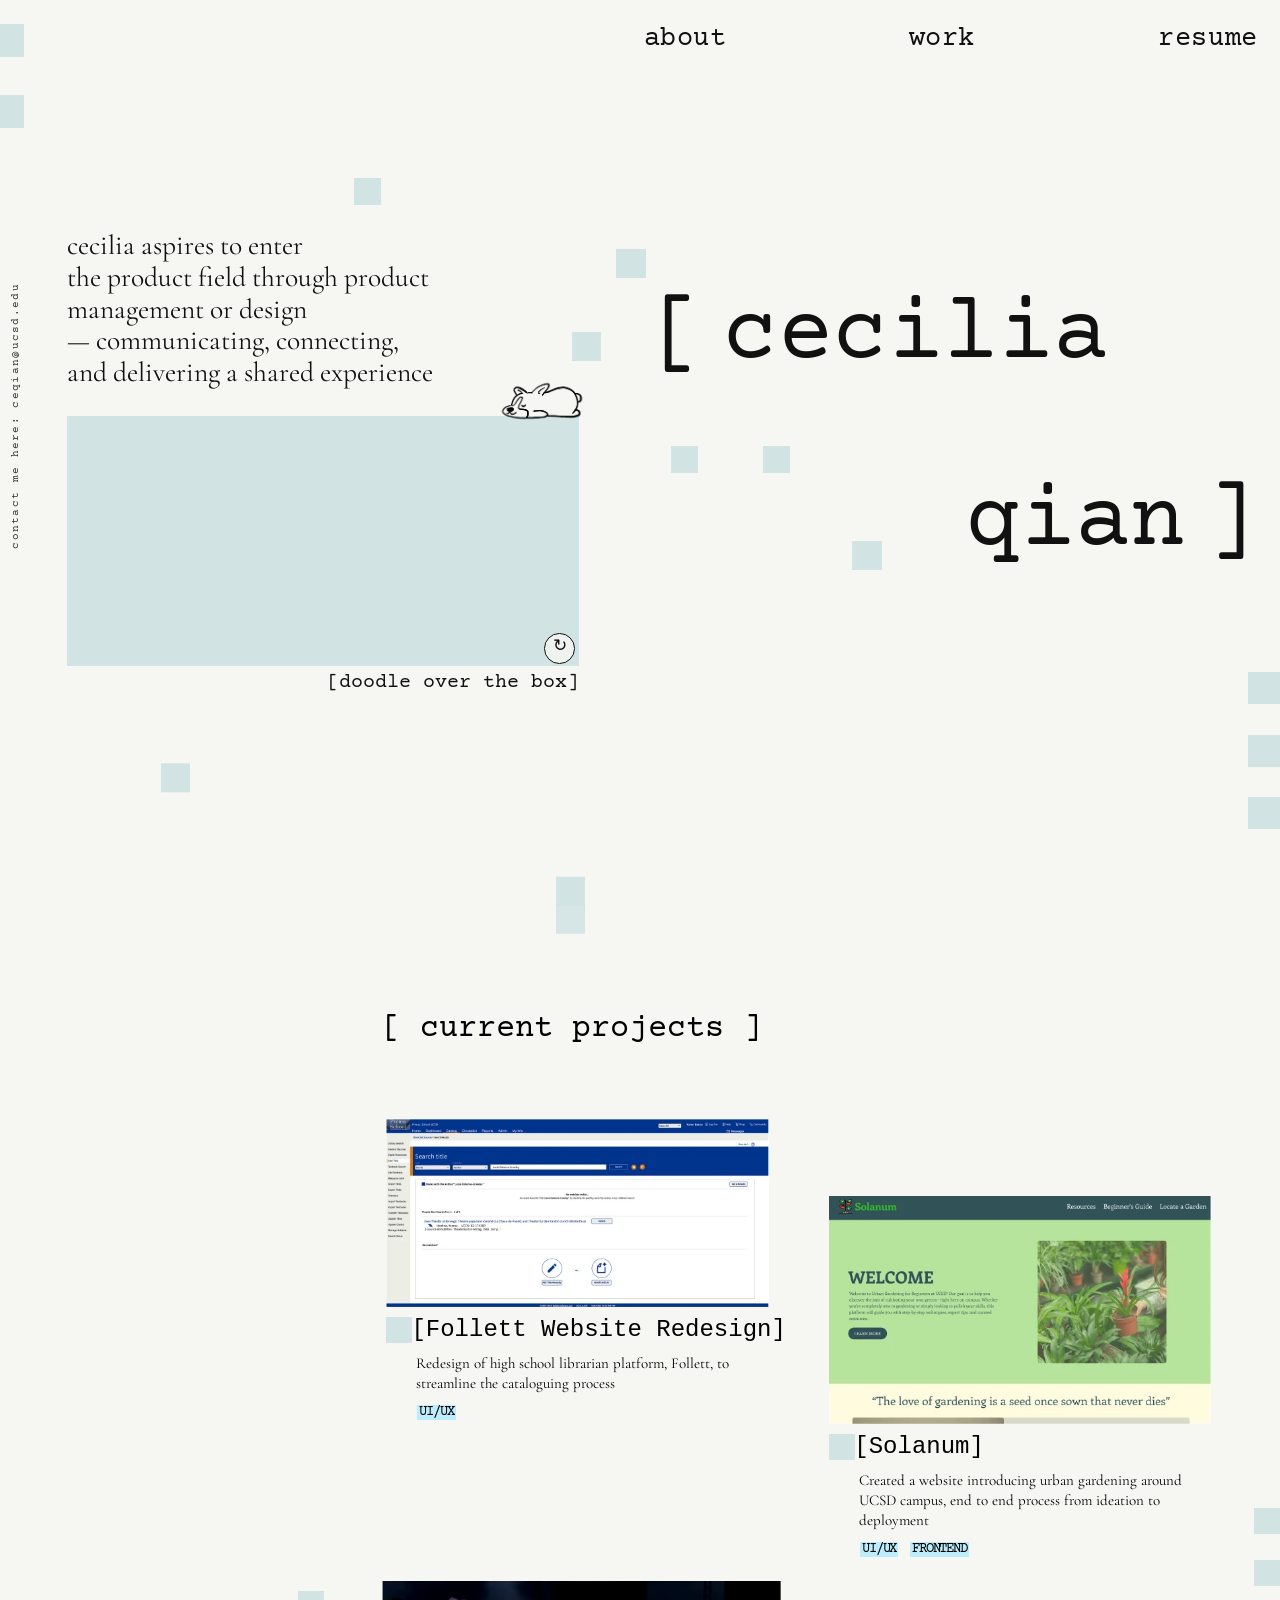
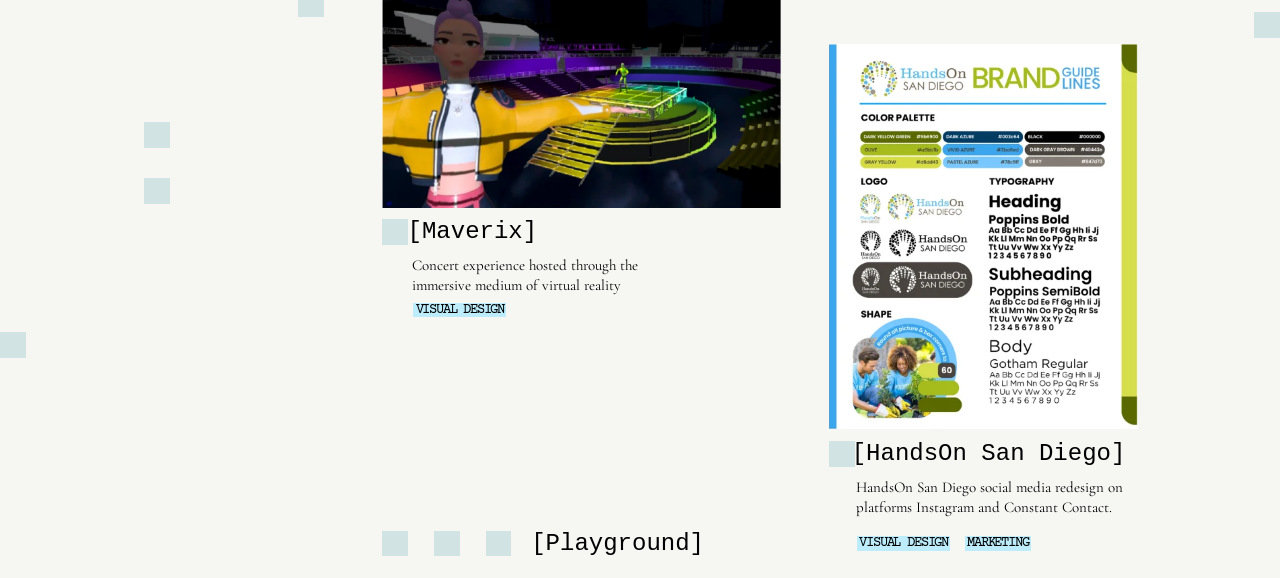
==== index.html @ 3f76b69b "Add files via upload" ====
<!DOCTYPE html>
<html lang="en">
<head>
<meta charset="UTF-8">
<meta name="viewport" content="width=device-width, initial-scale=1.0">
<title>cecilia qian — UI/UX portfolio</title>
<meta name="description" content="Cecilia Qian — product design &amp; product management portfolio.">
<link rel="preconnect" href="https://fonts.googleapis.com">
<link rel="preconnect" href="https://fonts.gstatic.com" crossorigin>
<link href="https://fonts.googleapis.com/css2?family=Courier+Prime:ital,wght@0,400;0,700;1,400;1,700&family=Cormorant+Garamond:wght@400;500&display=swap" rel="stylesheet">
<link rel="stylesheet" href="css/style.css">
</head>
<body>

<!-- fixed header: stays on top; "work" gets underlined in the work section -->
<header class="site-nav">
  <nav>
    <a class="nav-about" href="about.html">about</a>
    <a class="nav-work" href="#work">work</a>
    <a class="nav-resume" href="resume.html" data-soon>resume</a>
  </nav>
</header>

<div class="stage">

<!-- falling pixels live only in the strip between the home page and the work page -->
<canvas class="pixel-gap" aria-hidden="true"></canvas>

<main class="hero">


  <!-- decorative teal squares -->
  <span class="sq sq-a" aria-hidden="true"></span>
  <span class="sq sq-b" aria-hidden="true"></span>
  <span class="sq sq-c" aria-hidden="true"></span>
  <span class="sq sq-d" aria-hidden="true"></span>
  <span class="sq sq-e" aria-hidden="true"></span>
  <span class="sq sq-f" aria-hidden="true"></span>
  <span class="sq sq-g" aria-hidden="true"></span>
  <span class="sq sq-h" aria-hidden="true"></span>
  <span class="sq sq-i" aria-hidden="true"></span>
  <span class="sq sq-j" aria-hidden="true"></span>
  <span class="sq sq-k" aria-hidden="true"></span>

  <!-- vertical contact text -->
  <a class="contact-vertical" href="mailto:ceqian@ucsd.edu">contact me here: ceqian@ucsd.edu</a>

  <!-- intro paragraph -->
  <p class="intro">
    cecilia aspires to enter<br>
    the product field through product<br>
    management or design<br>
    &mdash; communicating, connecting,<br>
    and delivering a shared experience
  </p>

  <!-- image placeholder block -->
  <div class="hero-image">
    <img class="hero-doodle hero-doodle-dog" src="assets/doodle-dog.png" alt="" draggable="false">
    <canvas class="hero-canvas" aria-hidden="true"></canvas>
    <button class="hero-clear" type="button" aria-label="Clear doodle">&#8635;</button>
  </div>

  <span class="click-here">[doodle over the box]</span>

  <!-- big bracketed name -->
  <h1 class="hero-name">
    <span class="row row1"><span class="bracket">[</span><span class="word">cecilia</span></span>
    <span class="row row2"><span class="word">qian</span><span class="bracket">]</span></span>
  </h1>

</main>

<!-- ===================== SIDEBAR (slides in over the home page) ===================== -->
<aside class="sidebar" aria-label="About Cecilia">
  <div class="sb-slide">
    <span class="sb-bg" aria-hidden="true"></span>

    <span class="w-sq" style="--x:0%;--y:1.95%" aria-hidden="true"></span>
    <span class="w-sq" style="--x:4.52%;--y:1.95%" aria-hidden="true"></span>
    <span class="w-sq" style="--x:0%;--y:5.8%" aria-hidden="true"></span>

    <a class="w-vertical" href="mailto:ceqian@ucsd.edu">contact me here: ceqian@ucsd.edu</a>

    <p class="w-hello" style="--y:13.35%">hello,<br>my name is cecilia!</p>

    <p class="w-blurb" style="--y:21.35%">
      designer interested in enter the product<br>
      field through product design or<br>
      management &mdash; communicating,<br>
      connecting, and delivering a shared<br>
      experience
    </p>

    <a class="w-link" style="--y:34.27%" href="mailto:ceqian@ucsd.edu"><svg class="w-arrow" viewBox="0 0 16 16" aria-hidden="true"><path d="M2.6 13.4L10 6" fill="none" stroke="currentColor" stroke-width="3.6"/><path d="M5.4 2.2H13.8V10.6Z" fill="currentColor"/></svg><span>email</span></a>
    <a class="w-link" style="--y:37%" href="resume.html" data-soon><svg class="w-arrow" viewBox="0 0 16 16" aria-hidden="true"><path d="M2.6 13.4L10 6" fill="none" stroke="currentColor" stroke-width="3.6"/><path d="M5.4 2.2H13.8V10.6Z" fill="currentColor"/></svg><span>resume</span></a>
    <a class="w-link" style="--y:39.6%" href="https://www.linkedin.com/in/qcecilian" target="_blank" rel="noopener"><svg class="w-arrow" viewBox="0 0 16 16" aria-hidden="true"><path d="M2.6 13.4L10 6" fill="none" stroke="currentColor" stroke-width="3.6"/><path d="M5.4 2.2H13.8V10.6Z" fill="currentColor"/></svg><span>linkedin</span></a>

    <p class="w-skills" style="--y:44.67%">
      [product design]<br>
      [product management]<br>
      [UI/UX]
    </p>
  </div>
</aside>

<!-- ===================== WORK / PROJECTS ===================== -->
<section class="work" id="work">


  <!-- decorative teal squares -->
  <span class="w-sq" style="--x:23.29%;--y:56.4%" aria-hidden="true"></span>
  <span class="w-sq" style="--x:11.25%;--y:66.15%" aria-hidden="true"></span>
  <span class="w-sq" style="--x:11.25%;--y:70.3%" aria-hidden="true"></span>
  <span class="w-sq" style="--x:0%;--y:81.75%" aria-hidden="true"></span>
  <span class="w-sq" style="--x:98%;--y:50.25%" aria-hidden="true"></span>
  <span class="w-sq" style="--x:98%;--y:54.1%" aria-hidden="true"></span>
  <span class="w-sq" style="--x:98%;--y:57.95%" aria-hidden="true"></span>

  <div class="w-projects">

    <h2 class="w-heading" style="--x:29.81%;--y:13.45%">[ current projects ]</h2>

    <!-- Follett -->
    <a class="w-card" href="follett.html" aria-label="Follett Website Redesign — open case study">
      <img class="w-img" style="--x:30.13%;--y:21.3%;--w:29.92%" src="assets/project-follett.png" alt="Follett website redesign — catalog search screen">
      <span class="w-sq w-sq-proj" style="--x:30.18%;--y:36.05%;--hl:32%" aria-hidden="true"></span>
      <span class="w-name" style="--x:32.14%;--y:36.08%">[Follett Website Redesign]</span>
      <span class="w-desc" style="--x:32.51%;--y:38.675%">Redesign of high school librarian platform, Follett, to <br>streamline the cataloguing process</span>
      <span class="w-tag" style="--x:32.6%;--y:42.6%">UI/UX</span>
    </a>

    <!-- Solanum -->
    <a class="w-card" href="solanum.html" aria-label="Solanum — open case study">
      <img class="w-img" style="--x:64.77%;--y:27.05%;--w:29.86%" src="assets/project-solanum.png" alt="Solanum urban gardening website — welcome screen">
      <span class="w-sq w-sq-proj" style="--x:64.77%;--y:44.75%;--hl:12.9%" aria-hidden="true"></span>
      <span class="w-name" style="--x:66.74%;--y:44.8%">[Solanum]</span>
      <span class="w-desc" style="--x:67.11%;--y:47.375%">Created a website introducing urban gardening around <br>UCSD campus, end to end process from ideation to <br>deployment</span>
      <span class="w-tag" style="--x:67.2%;--y:52.75%">UI/UX</span>
      <span class="w-tag" style="--x:71.1%;--y:52.75%">FRONTEND</span>
    </a>

    <!-- Maverix -->
    <a class="w-card" href="maverix.html" aria-label="Maverix — open case study">
      <img class="w-img" style="--x:29.81%;--y:55.65%;--w:31.23%" src="assets/project-maverix.png" alt="Maverix virtual reality concert — avatar on a stage">
      <span class="w-sq w-sq-proj" style="--x:29.86%;--y:73.35%;--hl:12.9%" aria-hidden="true"></span>
      <span class="w-name" style="--x:31.84%;--y:73.4%">[Maverix]</span>
      <span class="w-desc" style="--x:32.21%;--y:75.975%">Concert experience hosted through the <br>immersive medium of virtual reality</span>
      <span class="w-tag" style="--x:32.3%;--y:79.55%">VISUAL DESIGN</span>
    </a>

    <!-- HandsOn San Diego -->
    <a class="w-card" href="handson.html" aria-label="HandsOn San Diego — open case study">
      <img class="w-img" style="--x:64.77%;--y:60.3%;--w:24.13%" src="assets/project-handson.png" alt="HandsOn San Diego brand guidelines">
      <span class="w-sq w-sq-proj" style="--x:64.77%;--y:89.85%;--hl:24%" aria-hidden="true"></span>
      <span class="w-name" style="--x:66.54%;--y:89.9%">[HandsOn San Diego]</span>
      <span class="w-desc" style="--x:66.91%;--y:92.475%">HandsOn San Diego social media redesign on <br>platforms Instagram and Constant Contact.</span>
      <span class="w-tag" style="--x:66.98%;--y:96.9%">VISUAL DESIGN</span>
      <span class="w-tag" style="--x:75.4%;--y:96.9%">MARKETING</span>
    </a>

    <!-- Playground -->
    <a class="w-card" href="playground.html" aria-label="Playground — open page">
      <span class="w-sq w-sq-proj" style="--x:29.86%;--y:96.5%" aria-hidden="true"></span>
      <span class="w-sq w-sq-proj" style="--x:33.91%;--y:96.5%" aria-hidden="true"></span>
      <span class="w-sq w-sq-proj" style="--x:37.96%;--y:96.5%;--hl:17.9%" aria-hidden="true"></span>
      <span class="w-name" style="--x:41.5%;--y:96.55%">[Playground]</span>
    </a>

  </div>

</section>

</div><!-- /.stage -->

<!-- email overlay: opens when any email link is pressed, click anywhere to close -->
<div class="email-zoom" id="emailZoom" role="dialog" aria-modal="true" aria-label="Email address" aria-hidden="true" tabindex="-1">
  <span class="ez-text">ceqian@ucsd.edu</span>
  <span class="ez-hint">[click anywhere to exit]</span>
</div>

<script>
(function () {
  var box = document.querySelector('.hero-image');
  var canvas = document.querySelector('.hero-canvas');
  var clearBtn = document.querySelector('.hero-clear');
  if (!box || !canvas || !canvas.getContext) return;

  var ctx = canvas.getContext('2d');
  var PIXEL = 5;      // px size of each drawn square
  var MIN_DIST = 4;   // px — skip new points too close to the last one
  var lastPoint = null;
  var isDrawing = false;

  function resize() {
    var rect = box.getBoundingClientRect();
    var dpr = window.devicePixelRatio || 1;
    canvas.width = rect.width * dpr;
    canvas.height = rect.height * dpr;
    canvas.style.width = rect.width + 'px';
    canvas.style.height = rect.height + 'px';
    ctx.setTransform(dpr, 0, 0, dpr, 0, 0);
  }
  resize();
  window.addEventListener('resize', resize);

  function drawAt(e) {
    var rect = box.getBoundingClientRect();
    var x = e.clientX - rect.left;
    var y = e.clientY - rect.top;
    if (lastPoint && Math.hypot(x - lastPoint.x, y - lastPoint.y) < MIN_DIST) return;
    lastPoint = { x: x, y: y };
    ctx.fillStyle = '#111111';
    ctx.fillRect(x - PIXEL / 2, y - PIXEL / 2, PIXEL, PIXEL);
  }

  box.addEventListener('mousedown', function (e) {
    if (clearBtn && clearBtn.contains(e.target)) return;
    isDrawing = true;
    lastPoint = null;
    drawAt(e);
  });

  box.addEventListener('mousemove', function (e) {
    if (!isDrawing) return;
    drawAt(e);
  });

  window.addEventListener('mouseup', function () {
    isDrawing = false;
    lastPoint = null;
  });

  box.addEventListener('mouseleave', function () {
    lastPoint = null;
  });

  if (clearBtn) {
    clearBtn.addEventListener('click', function () {
      ctx.clearRect(0, 0, box.clientWidth, box.clientHeight);
    });
  }
})();
</script>

<script>
// Natural scroll. The home page just scrolls away. Once the teal box (and its
// label) has been scrolled completely out of view, the sidebar fades in.
(function () {
  var root = document.documentElement;
  var hero = document.querySelector('.hero');
  var work = document.querySelector('.work');
  var label = document.querySelector('.click-here');
  if (!hero || !work || !label) return;

  var mobile = window.matchMedia('(max-width: 760px)');
  var startY = 0;

  function clamp(v) { return Math.min(1, Math.max(0, v)); }
  function ease(t) { return t * t * (3 - 2 * t); }

  function measure() {
    // start a little early: when the label reaches the header row
    startY = label.getBoundingClientRect().bottom + window.scrollY - Math.min(window.innerWidth, 2000) * 0.15;
  }

  function update() {
    var sy = window.scrollY;
    root.classList.toggle('scrolled', sy > 20);
    root.classList.toggle('at-top', sy < 10);
    root.classList.toggle('in-work', work.getBoundingClientRect().top < window.innerHeight * 0.55);

    if (mobile.matches) { root.classList.remove('sb-on'); return; }

    // fully in by the time the work section reaches the top of the screen
    var span = Math.max(60, hero.offsetHeight - startY);
    var s = ease(clamp((sy - startY) / span));
    root.style.setProperty('--fi', s.toFixed(3));
    // the backing fades in later, so the text blends over the teal box first
    root.style.setProperty('--bg', ease(clamp((s - 0.25) / 0.75)).toFixed(3));
    root.classList.toggle('sb-on', s > 0.02);
  }

  // Menu: visible at the very top, appears while scrolling or when the mouse is
  // near the top edge, and fades away again when you are still.
  var navTimer = null, overTop = false;
  function showNav() {
    root.classList.add('nav-show');
    clearTimeout(navTimer);
    navTimer = setTimeout(function () {
      if (!overTop) root.classList.remove('nav-show');
    }, 1400);
  }
  window.addEventListener('scroll', showNav, { passive: true });
  window.addEventListener('mousemove', function (e) {
    var near = e.clientY < Math.min(window.innerWidth, 2000) * 0.09;
    if (near || overTop) showNav();
    overTop = near;
  });
  showNav();

  function remeasure() { measure(); update(); }

  window.addEventListener('scroll', update, { passive: true });
  window.addEventListener('resize', remeasure);
  if (document.fonts && document.fonts.ready) document.fonts.ready.then(remeasure);
  window.addEventListener('load', remeasure);
  remeasure();
})();
</script>

<script>
// Falling teal pixels, only in the strip between the home page and the work
// page. Pixels hop down one grid cell at a time, fading in at the top and out
// at the bottom.
(function () {
  var canvas = document.querySelector('.pixel-gap');
  if (!canvas || !canvas.getContext) return;
  if (window.matchMedia('(prefers-reduced-motion: reduce)').matches) return;

  var mobile = window.matchMedia('(max-width: 760px)');
  var ctx = canvas.getContext('2d');
  var CELL = 0.022;          // cell size as a fraction of the width
  var RATE = 0.015;          // new pixels per column per second
  var W = 0, H = 0, cell = 0, cols = 0, rows = 0;
  var drops = [], acc = 0, last = 0, running = false, visible = false;

  function step(dt) {
    acc += dt * RATE * cols;
    while (acc >= 1) {
      acc -= 1;
      if (drops.length < Math.ceil(cols * 0.12)) {
        var len = Math.random() < 0.3 ? 2 : 1;
        drops.push({ c: Math.floor(Math.random() * cols), y: -len, v: 1.4 + Math.random() * 2.2, len: len });
      }
    }
    drops.forEach(function (d) { d.y += d.v * dt; });
    drops = drops.filter(function (d) { return d.y < rows; });
  }

  function draw() {
    ctx.clearRect(0, 0, W, H);
    ctx.fillStyle = '#D1E3E3';
    drops.forEach(function (d) {
      for (var k = 0; k < d.len; k++) {
        var row = Math.floor(d.y) + k;
        if (row < 0 || row >= rows) continue;
        var fadeIn = Math.min(1, (row + 1) / 2);
        var fadeOut = Math.min(1, (rows - row) / Math.max(2, rows * 0.35));
        ctx.globalAlpha = Math.max(0, Math.min(fadeIn, fadeOut));
        ctx.fillRect(Math.round(d.c * cell + (W - cols * cell) / 2), Math.round(row * cell), Math.ceil(cell), Math.ceil(cell));
      }
    });
    ctx.globalAlpha = 1;
  }

  function frame(t) {
    if (!running) return;
    var dt = Math.min(0.05, (t - last) / 1000 || 0);
    last = t;
    step(dt);
    draw();
    requestAnimationFrame(frame);
  }

  function start() {
    if (running || !visible || mobile.matches || document.hidden) return;
    running = true;
    last = performance.now();
    requestAnimationFrame(frame);
  }

  function size() {
    W = canvas.clientWidth; H = canvas.clientHeight;
    var dpr = window.devicePixelRatio || 1;
    canvas.width = Math.round(W * dpr);
    canvas.height = Math.round(H * dpr);
    ctx.setTransform(dpr, 0, 0, dpr, 0, 0);
    cell = W * CELL;
    cols = Math.max(1, Math.floor((W * 0.94) / cell));
    rows = Math.max(1, Math.floor(H / cell));
    drops = []; acc = 0;
    for (var n = 0; n < 50; n++) step(0.1);
    draw();
  }

  size();
  window.addEventListener('resize', size);
  document.addEventListener('visibilitychange', function () {
    if (document.hidden) running = false; else start();
  });
  if ('IntersectionObserver' in window) {
    new IntersectionObserver(function (entries) {
      visible = entries[0].isIntersecting;
      if (visible) start(); else running = false;
    }).observe(canvas);
  } else { visible = true; start(); }
})();
</script>

<script>
// Pressing any email link zooms the address in to fill the screen. Click (or press a key) anywhere to go back as if nothing happened.
(function () {
  var zoom = document.getElementById('emailZoom');
  if (!zoom) return;
  var lastFocus = null;

  function open(e) {
    e.preventDefault();
    var r = e.currentTarget.getBoundingClientRect();
    zoom.style.setProperty('--ox', (r.left + r.width / 2) + 'px');
    zoom.style.setProperty('--oy', (r.top + r.height / 2) + 'px');
    lastFocus = e.currentTarget;
    zoom.setAttribute('aria-hidden', 'false');
    void zoom.offsetWidth;
    zoom.classList.add('open');
    zoom.focus({ preventScroll: true });
  }

  function close() {
    if (!zoom.classList.contains('open')) return;
    zoom.classList.remove('open');
    zoom.setAttribute('aria-hidden', 'true');
    if (lastFocus) lastFocus.focus({ preventScroll: true });
  }

  document.querySelectorAll('a[href^="mailto:"]').forEach(function (a) {
    a.addEventListener('click', open);
  });
  zoom.addEventListener('click', close);
  zoom.addEventListener('keydown', close);
  zoom.addEventListener('wheel', function (e) { e.preventDefault(); }, { passive: false });
  zoom.addEventListener('touchmove', function (e) { e.preventDefault(); }, { passive: false });
})();
</script>

<script src="js/soon.js" defer></script>
</body>
</html>
---- css/style.css ----
/* ---------------------------------------------------
   cecilia qian — portfolio
   font: Courier Prime (+ Cormorant Garamond for blurbs) | teal: #D1E3E3
--------------------------------------------------- */

:root {
  --teal: #D1E3E3;
  --paper: #F6F6F3;
  --ink: #111111;
  --gray: #3a3a3a;
  --font: 'Courier Prime', 'Courier New', Courier, monospace;
}

* { box-sizing: border-box; }

html, body {
  margin: 0;
  padding: 0;
  background: var(--paper);
  font-family: var(--font);
  color: var(--ink);
  -webkit-font-smoothing: antialiased;
}

a {
  color: inherit;
  text-decoration: none;
}

/* ===================================================
   HERO — recreates the 2000x1300 Figma frame.
   container-type lets us scale everything (position +
   type) together with cqw units, just like a Figma
   frame scaling proportionally.
=================================================== */

.hero {
  position: relative;
  width: 100%;
  max-width: 2000px;
  margin: 0 auto;
  aspect-ratio: 2000 / 1300;
  overflow: hidden;
  container-type: inline-size;
  background: var(--paper);
}

/* ---------- decorative teal squares ---------- */

.sq {
  position: absolute;
  background: var(--teal);
  display: block;
}

.sq-a { left: -0.75%; top: 2.9%;   width: 2.6%; height: 4.0%; }
.sq-b { left: -0.75%; top: 11.4%;  width: 2.6%; height: 4.0%; }
.sq-c { left: 27.65%; top: 21.4%;  width: 2.1%; height: 3.2%; }
.sq-d { left: 48.15%; top: 29.9%;  width: 2.3%; height: 3.5%; }
.sq-e { left: 44.65%; top: 39.9%;  width: 2.3%; height: 3.5%; }
.sq-f { left: 52.4%;  top: 53.6%;  width: 2.1%; height: 3.2%; }
.sq-g { left: 59.6%;  top: 53.6%;  width: 2.1%; height: 3.2%; }
.sq-h { left: 66.6%;  top: 65.0%;  width: 2.3%; height: 3.5%; }
.sq-i { left: 97.5%;  top: 80.8%;  width: 2.5%; height: 3.85%; }
.sq-j { left: 97.5%;  top: 88.3%;  width: 2.5%; height: 3.85%; }
.sq-k { left: 97.5%;  top: 95.8%;  width: 2.5%; height: 3.85%; }

/* ---------- nav ---------- */

.nav {
  position: absolute;
  top: 3.1%;
  left: 0;
  width: 100%;
  height: 6%;
  font-size: 2.1cqw;
  font-weight: 400;
  letter-spacing: 0.02em;
}

.nav a {
  position: absolute;
  top: 0;
  white-space: nowrap;
  transition: opacity 0.15s ease;
}

.nav a:nth-child(1) { left: 50.3%; }
.nav a:nth-child(2) { left: 71%; }
.nav a:nth-child(3) { right: 1.75%; }

.nav a:hover {
  opacity: 0.55;
}

/* ---------- vertical contact link ---------- */

.contact-vertical {
  position: absolute;
  left: 0.7%;
  top: 34%;
  writing-mode: vertical-rl;
  transform: rotate(180deg);
  font-size: 0.85cqw;
  letter-spacing: 0.12em;
  color: var(--gray);
  white-space: nowrap;
}

.contact-vertical:hover {
  color: var(--ink);
}

/* ---------- intro paragraph ---------- */


.intro {
  position: absolute;
  left: 5.25%;
  top: 27.7%;
  width: 39%;
  margin: 0;
  font-family: 'Cormorant Garamond', Georgia, 'Times New Roman', serif;
  font-size: 2.15cqw;
  line-height: 1.15;
  color: var(--ink);
}

/* ---------- image placeholder block ---------- */

.hero-image {
  position: absolute;
  left: 5.25%;
  top: 50%;
  width: 40%;
  height: 30%;
  background: var(--teal);
  user-select: none;
}

.hero-doodle {
  position: absolute;
  width: auto;
}

.hero-doodle-person {
  left: 0;
  bottom: 0;
  height: 35%;
}

.hero-doodle-dog {
  right: -2%;
  top: -16%;
  height: 20%;
}

.hero-canvas {
  position: absolute;
  inset: 0;
  width: 100%;
  height: 100%;
  pointer-events: none;
}

.hero-clear {
  position: absolute;
  right: 0.8%;
  bottom: 0.8%;
  width: 2.4cqw;
  height: 2.4cqw;
  min-width: 22px;
  min-height: 22px;
  border: 1.5px solid var(--ink);
  border-radius: 50%;
  background: #f6f6f3cc;
  color: var(--ink);
  font-family: var(--font);
  font-size: 1.3cqw;
  line-height: 1;
  display: flex;
  align-items: center;
  justify-content: center;
  cursor: pointer;
  padding: 0;
  transition: opacity 0.15s ease;
}

.hero-clear:hover {
  opacity: 0.6;
}

.click-here {
  position: absolute;
  right: 54.75%;
  top: 80.6%;
  color: var(--ink);
  font-size: 1.6cqw;
  font-weight: 400;
  white-space: nowrap;
  transition: opacity 0.15s ease;
}

.click-here:hover {
  opacity: 0.55;
}

/* ---------- big bracketed name ---------- */

.hero-name {
  position: absolute;
  left: 0;
  top: 0;
  width: 100%;
  height: 100%;
  margin: 0;
  font-weight: 400;
  pointer-events: none;
}

.hero-name .row {
  position: absolute;
  display: flex;
  align-items: baseline;
  font-size: 7.2cqw;
  line-height: 1;
}

.hero-name .row1 {
  left: 50.75%;
  top: 35%;
  gap: 1.4cqw;
  justify-content: flex-start;
}

.hero-name .row2 {
  right: 1.75%;
  top: 57.5%;
  gap: 1.4cqw;
  justify-content: flex-end;
}

.hero-name .bracket {
  font-weight: 400;
}

/* ===================================================
   RESPONSIVE — below ~760px the pixel-precise hero
   folds into a simple stacked layout.
=================================================== */

@media (max-width: 760px) {

  .hero {
    aspect-ratio: auto;
    padding: 90px 24px 60px;
    overflow: visible;
    container-type: normal;
  }

  .sq-i, .sq-j, .sq-k, .sq-a, .sq-b { display: none; }

  .sq-c, .sq-d, .sq-e, .sq-f, .sq-g, .sq-h {
    position: static;
    display: inline-block;
    width: 14px;
    height: 14px;
    margin: 0 6px 6px 0;
  }

  .nav {
    position: absolute;
    top: 28px;
    right: 24px;
    left: 24px;
    height: auto;
    display: flex;
    justify-content: space-between;
    font-size: 15px;
  }

  .nav a {
    position: static;
    left: auto;
  }

  .contact-vertical {
    position: static;
    display: block;
    writing-mode: horizontal-tb;
    transform: none;
    font-size: 12px;
    margin-bottom: 28px;
  }

  .intro {
    position: static;
    width: 100%;
    font-size: 16px;
    line-height: 1.6;
    margin-bottom: 24px;
  }

  .hero-image {
    position: relative;
    width: 100%;
    height: 220px;
    margin-bottom: 16px;
  }

  .click-here {
    position: static;
    display: inline-block;
    float: right;
    font-size: 13px;
    margin-top: 8px;
    margin-bottom: 32px;
  }

  .hero-name {
    position: static;
    display: flex;
    flex-direction: column;
    gap: 4px;
  }

  .hero-name .row {
    position: static;
    font-size: 15vw;
    width: 100%;
  }

  .hero-name .row2 {
    padding-left: 20%;
  }
}

/* ===================================================
   PLACEHOLDER SUB-PAGES (about / work / resume)
=================================================== */

.placeholder-page {
  position: relative;
  min-height: 100vh;
  padding: 40px 5% 0;
}

.nav-static {
  position: static;
  display: flex;
  justify-content: flex-end;
  gap: 60px;
  font-size: 22px;
  font-weight: 400;
  margin-bottom: 0;
}

.nav-static a {
  position: static;
  left: auto;
  right: auto;
}

.nav-static a:hover { opacity: 0.55; }

.placeholder-copy {
  margin-top: 40vh;
  text-align: center;
  font-size: 24px;
  color: var(--gray);
}

/* ===================================================
   FIXED HEADER — one header for the whole page.
   "work" gets underlined once the work section is
   in view (html.in-work).
=================================================== */

.site-nav {
  position: fixed;
  top: 0;
  left: 50%;
  transform: translateX(-50%);
  width: 100%;
  max-width: 2000px;
  height: calc(min(100vw, 2000px) * 0.085);
  z-index: 50;
  container-type: inline-size;
  pointer-events: none;
  opacity: 0;
  transition: opacity 0.35s ease;
}

/* the menu shows at the very top, while scrolling, and while hovering the top edge */
.at-top .site-nav,
.nav-show .site-nav,
.site-nav:focus-within { opacity: 1; }

.site-nav nav {
  position: absolute;
  inset: 0;
  font-family: var(--font);
  font-size: 2.1cqw;
  font-weight: 400;
  letter-spacing: 0.02em;
  line-height: 1;
}

.site-nav a {
  position: absolute;
  top: 2.02cqw;
  white-space: nowrap;
  color: var(--ink);
  pointer-events: none;
  transition: opacity 0.15s ease;
}

.at-top .site-nav a,
.nav-show .site-nav a,
.site-nav:focus-within a { pointer-events: auto; }

.site-nav a:hover { opacity: 0.55; }

.site-nav .nav-about  { left: 50.3%; }
.site-nav .nav-work   { left: 71%; }
.site-nav .nav-resume { right: 1.75%; }

.site-nav .nav-work::after {
  content: "";
  position: absolute;
  left: 0;
  right: 0;
  top: calc(100% + 0.08em);
  height: 0.14cqw;
  min-height: 2px;
  background: currentColor;
  transform: scaleX(0);
  transform-origin: left center;
  transition: transform 0.4s ease;
}

.in-work .site-nav .nav-work::after { transform: scaleX(1); }

/* ===================================================
   STAGE — natural scroll. The home page scrolls away
   normally; its intro + email glide into the sidebar
   (see the script at the bottom of index.html).
=================================================== */

.stage { position: relative; }



html { scroll-behavior: smooth; }

/* ===================================================
   WORK / PROJECTS — recreates the 1902x2000 Figma
   frame. 1cqw = 1% of the frame width, so every size
   scales with the page.
   Design sizes (px at the original 1280px frame):
   body 16 | heading 32 | name 24 | desc 15 | tag 14
=================================================== */

.work {
  position: relative;
  width: 100%;
  max-width: 2000px;
  margin: 0 auto;
  aspect-ratio: 1902 / 2000;
  overflow: hidden;
  container-type: inline-size;
  background: var(--paper);
  color: #000000;
}

.w-sq {
  position: absolute;
  left: var(--x);
  top: var(--y);
  width: 2%;
  aspect-ratio: 1 / 1;
  background: var(--teal);
  display: block;
}

/* ---------- sidebar ---------- */

.sidebar {
  position: fixed;
  top: 0;
  left: calc(50vw - min(50vw, 1000px));
  width: min(100vw, 2000px);
  height: calc(min(100vw, 2000px) * 2000 / 1902);
  z-index: 40;
  container-type: inline-size;
  overflow: hidden;
  pointer-events: none;
  color: #000000;
  font-family: var(--font);
}

.sb-slide {
  position: absolute;
  inset: 0;
  transform: translateX(calc((1 - var(--fi, 0)) * -4cqw));
  visibility: hidden;
}

.sb-on .sb-slide { visibility: visible; }

.sb-slide > * { pointer-events: auto; }

.sb-slide > :not(.sb-bg) { opacity: var(--fi, 0); }

.sb-bg {
  position: absolute;
  left: 0;
  top: 0;
  width: 28.5%;
  height: 54%;
  background: var(--paper);
  opacity: var(--bg, 0);
}

.w-vertical {
  position: absolute;
  left: 0.47%;
  top: 21.35%;
  writing-mode: vertical-rl;
  transform: rotate(180deg);
  font-size: 0.9375cqw;
  white-space: nowrap;
}

.w-hello,
.w-blurb,
.w-skills {
  position: absolute;
  left: 3.9%;
  top: var(--y);
  margin: 0;
  white-space: nowrap;
}

.w-hello  { font-size: 1.25cqw; line-height: 1.55; }
.w-blurb  {
  font-family: 'Cormorant Garamond', Georgia, 'Times New Roman', serif;
  font-size: 1.25cqw;
  line-height: 1.57;
}
.w-skills { font-size: 1.25cqw; line-height: 1.556; }

.w-link {
  position: absolute;
  left: 3.83%;
  top: var(--y);
  display: flex;
  align-items: baseline;
  font-size: 1.25cqw;
  line-height: 1;
  white-space: nowrap;
}

.w-link:hover { opacity: 0.55; }

.w-arrow {
  width: 0.72em;
  height: 0.72em;
  margin-right: 1.13em;
  flex: none;
}

/* ---------- project cards ---------- */

.w-projects {
  position: absolute;
  inset: 0;
}

.w-card { display: contents; color: inherit; }

.w-heading {
  position: absolute;
  left: var(--x);
  top: var(--y);
  margin: 0;
  font-family: var(--font);
  font-weight: 400;
  font-size: 2.5cqw;
  line-height: 1;
  white-space: nowrap;
}

.w-img {
  position: absolute;
  left: var(--x);
  top: var(--y);
  width: var(--w);
  height: auto;
  display: block;
  user-select: none;
  transition: opacity 0.2s ease;
}

.w-name {
  position: absolute;
  left: var(--x);
  top: var(--y);
  margin: 0;
  font-family: 'Courier New', Courier, monospace;
  font-weight: 400;
  font-size: 1.875cqw;
  line-height: 1;
  white-space: nowrap;
}

.w-desc {
  position: absolute;
  left: var(--x);
  top: var(--y);
  margin: 0;
  font-family: 'Cormorant Garamond', Georgia, 'Times New Roman', serif;
  font-size: 1.1719cqw;
  line-height: 1.335;
  white-space: nowrap;
}

.w-tag {
  position: absolute;
  left: var(--x);
  top: var(--y);
  padding: 0 0.15em;
  background: #bdedfc;
  font-family: var(--font);
  font-weight: 400;
  font-size: 1.0938cqw;
  line-height: 1.05;
  letter-spacing: -0.085em;
  white-space: nowrap;
}

.w-card:hover .w-img { opacity: 0.85; }
/* hovering a project grows its teal square out to highlight the whole name */
.w-sq-proj {
  height: 2cqw;
  aspect-ratio: auto;
  transition: width 0.4s cubic-bezier(0.22, 0.61, 0.36, 1);
}

.w-card:hover .w-sq-proj,
.w-card:focus-visible .w-sq-proj { width: var(--hl, 2%); }

/* ===================================================
   CASE-STUDY / PLAYGROUND PLACEHOLDER PAGES
=================================================== */

.case {
  max-width: 1100px;
  margin: 0 auto;
  padding: 40px 5% 100px;
}

.case-head { margin-top: 60px; }

.case-title {
  margin: 0 0 18px;
  font-family: var(--font);
  font-weight: 400;
  font-size: 32px;
  line-height: 1.2;
}

.case-desc {
  margin: 0 0 18px;
  max-width: 640px;
  font-family: 'Cormorant Garamond', Georgia, 'Times New Roman', serif;
  font-size: 20px;
  line-height: 1.4;
}

.case-tags { display: flex; gap: 10px; flex-wrap: wrap; margin-bottom: 36px; }

.case-tag {
  padding: 0 4px;
  background: #bdedfc;
  font-family: var(--font);
  font-size: 14px;
  line-height: 1.3;
}

.case-img { display: block; width: 100%; max-width: 760px; height: auto; margin-bottom: 40px; }

.case-soon {
  margin: 60px 0 0;
  font-family: var(--font);
  font-size: 18px;
  color: var(--gray);
}

.case-back {
  display: inline-block;
  margin-top: 36px;
  font-family: var(--font);
  font-size: 16px;
}

.case-back:hover { opacity: 0.55; }

@media (prefers-reduced-motion: reduce) {
  html { scroll-behavior: auto; }
  .sb-slide { transition: none; }
  .site-nav,
  .site-nav .nav-work::after { transition: none; }
}

/* ===================================================
   MOBILE — everything stacks into a single column.
=================================================== */

@media (max-width: 760px) {

  .hero { position: relative; }

  .site-nav {
    position: fixed;
    left: 0;
    transform: none;
    width: 100%;
    height: 56px;
    max-width: none;
    container-type: normal;
    background: var(--paper);
  }


  .site-nav nav {
    display: flex;
    justify-content: space-between;
    align-items: center;
    padding: 0 24px;
    font-size: 15px;
  }

  .site-nav a { position: static; }

  .site-nav .nav-work::after { top: calc(100% + 4px); height: 2px; }

  .sidebar {
    position: static;
    width: auto;
    height: auto;
    overflow: visible;
    container-type: normal;
    pointer-events: auto;
    padding: 28px 24px 8px;
  }

  .sb-slide {
    position: static;
    transform: none;
    visibility: visible;
    display: flex;
    flex-direction: column;
  }

  .sb-bg, .w-sq { display: none; }

  .sb-slide > :not(.sb-bg) { opacity: 1; }

  .work {
    aspect-ratio: auto;
    container-type: normal;
    overflow: visible;
    padding: 24px 24px 60px;
  }

  .w-projects { position: static; display: flex; flex-direction: column; }

  .w-card {
    display: flex;
    flex-direction: column;
    margin-bottom: 40px;
  }

  .w-vertical { display: none; }

  .w-hello, .w-blurb, .w-skills, .w-link,
  .w-heading, .w-img, .w-name, .w-desc, .w-tag {
    position: static;
    white-space: normal;
  }

  .w-hello  { font-size: 16px; margin-bottom: 20px; }
  .w-blurb  { font-size: 17px; margin-bottom: 24px; }
  .w-blurb br, .w-desc br { display: none; }
  .w-link   { font-size: 16px; margin-bottom: 14px; }
  .w-skills { font-size: 16px; margin: 14px 0 20px; }

  .w-heading { font-size: 24px; margin-bottom: 28px; }
  .w-img     { width: 100%; }
  .w-name    { font-size: 20px; margin-top: 12px; display: block; }
  .w-desc    { font-size: 16px; margin-top: 6px; display: block; }
  .w-tag     { display: inline-block; align-self: flex-start; font-size: 12px; margin-top: 8px; padding: 0 3px; }

  .w-card .w-sq-proj { display: none; }
}

/* falling teal pixels: only in the strip between home and work.
   The strip runs from 85% down the home page to 12% into the work page
   (home page height = 0.65 x width, work page 1.0516 x width). */

.pixel-gap {
  position: absolute;
  left: 50%;
  transform: translateX(-50%);
  width: min(100vw, 2000px);
  top: calc(min(100vw, 2000px) * 0.5525);
  height: calc(min(100vw, 2000px) * 0.2237);
  z-index: 1;
  pointer-events: none;
}

@media (max-width: 760px) {
  .pixel-gap { display: none; }
}

/* ===================================================
   EMAIL OVERLAY — the address zooms in to fill the
   screen, with a hint to exit once it has landed.
=================================================== */

.email-zoom {
  position: fixed;
  inset: 0;
  z-index: 100;
  background: var(--teal);
  opacity: 0;
  visibility: hidden;
  cursor: pointer;
  outline: none;
  --ox: 50vw;
  --oy: 50vh;
  transition: opacity 0.45s ease, visibility 0s linear 0.55s;
}

.email-zoom.open {
  opacity: 1;
  visibility: visible;
  transition: opacity 0.35s ease;
}

.ez-text {
  position: absolute;
  left: 50%;
  top: 50%;
  white-space: nowrap;
  font-family: var(--font);
  font-size: 10vw;
  line-height: 1;
  color: #000000;
  transform: translate(calc(-50% + var(--ox) - 50vw), calc(-50% + var(--oy) - 50vh)) scale(0.1);
  transition: transform 0.55s cubic-bezier(0.22, 0.61, 0.36, 1);
}

.email-zoom.open .ez-text {
  transform: translate(-50%, -50%) scale(1);
}

.ez-hint {
  position: absolute;
  left: 50%;
  bottom: 5vh;
  transform: translateX(-50%);
  white-space: nowrap;
  font-family: var(--font);
  font-size: max(14px, 1.5vw);
  color: #000000;
  opacity: 0;
  transition: opacity 0.15s ease;
}

.email-zoom.open .ez-hint {
  opacity: 1;
  transition: opacity 0.4s ease 0.55s;
}

@media (prefers-reduced-motion: reduce) {
  .email-zoom,
  .email-zoom.open,
  .ez-text,
  .ez-hint,
  .email-zoom.open .ez-hint { transition: none; }
}
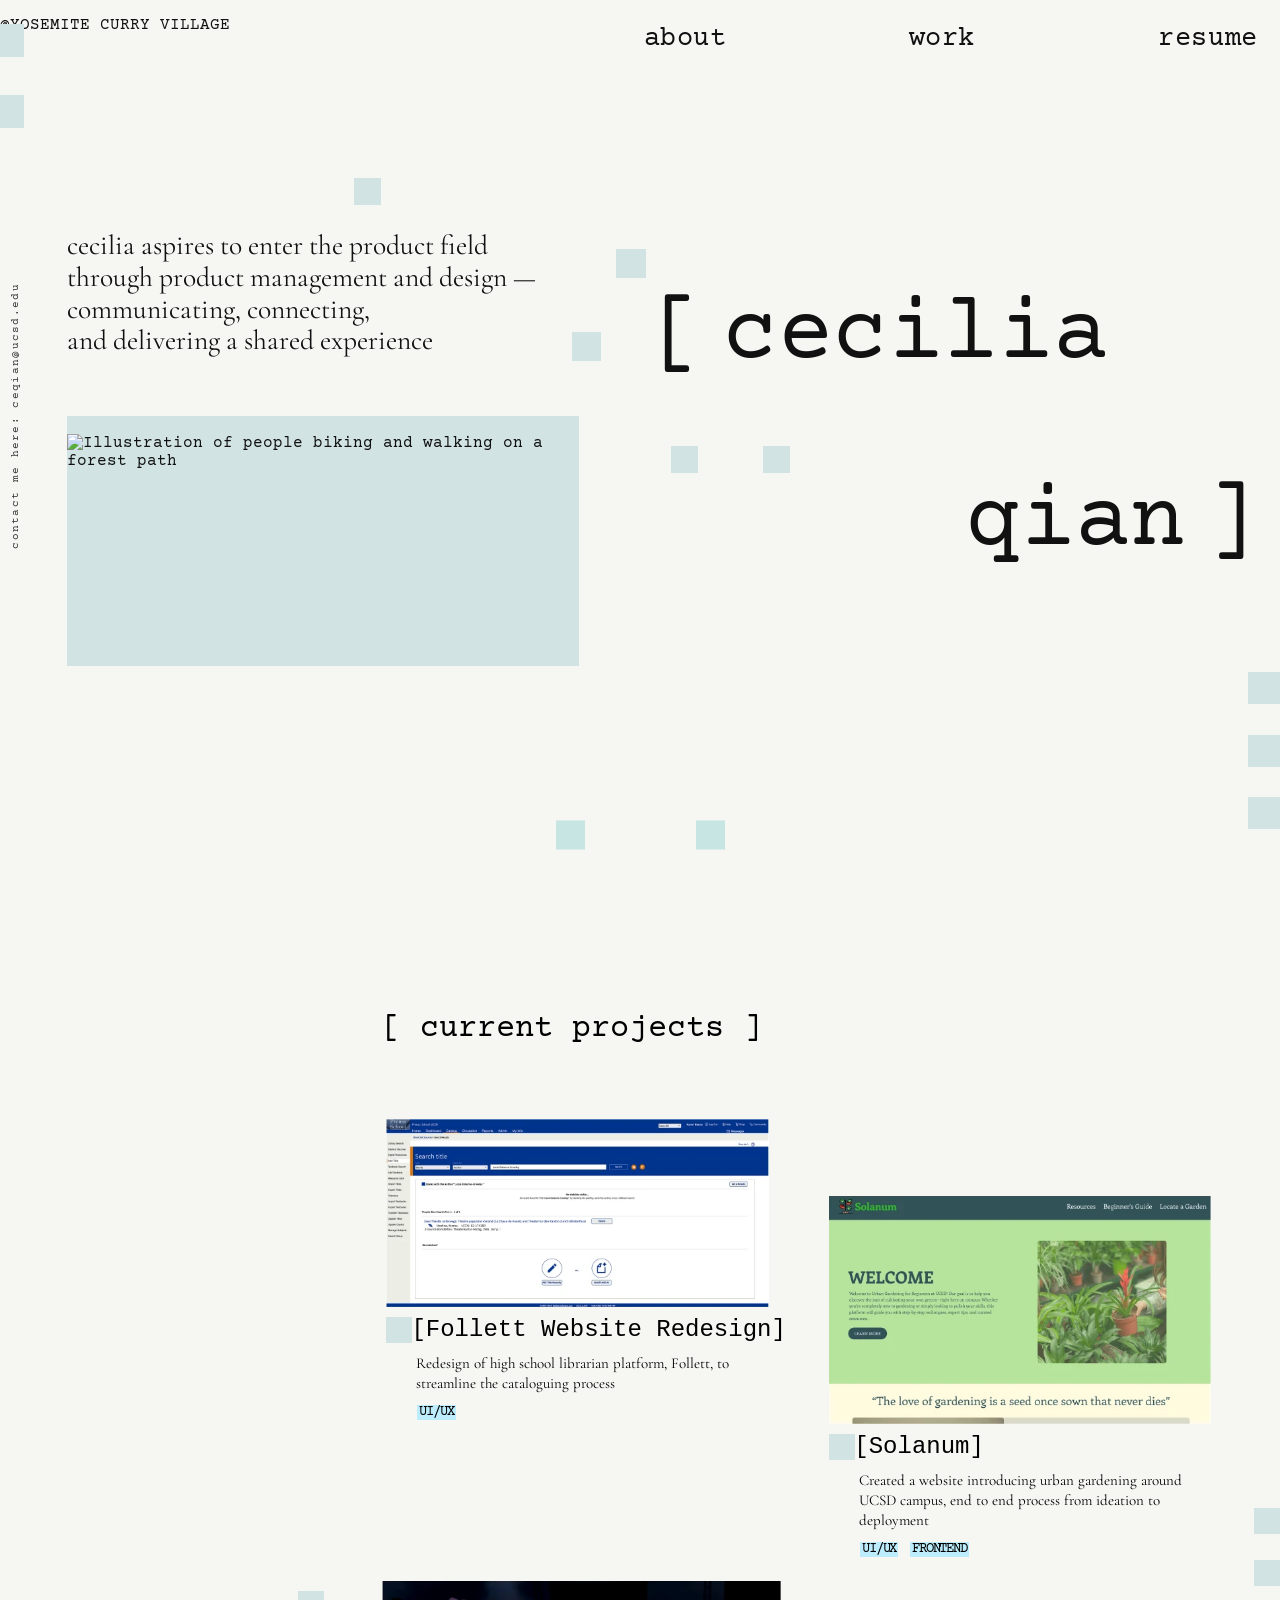
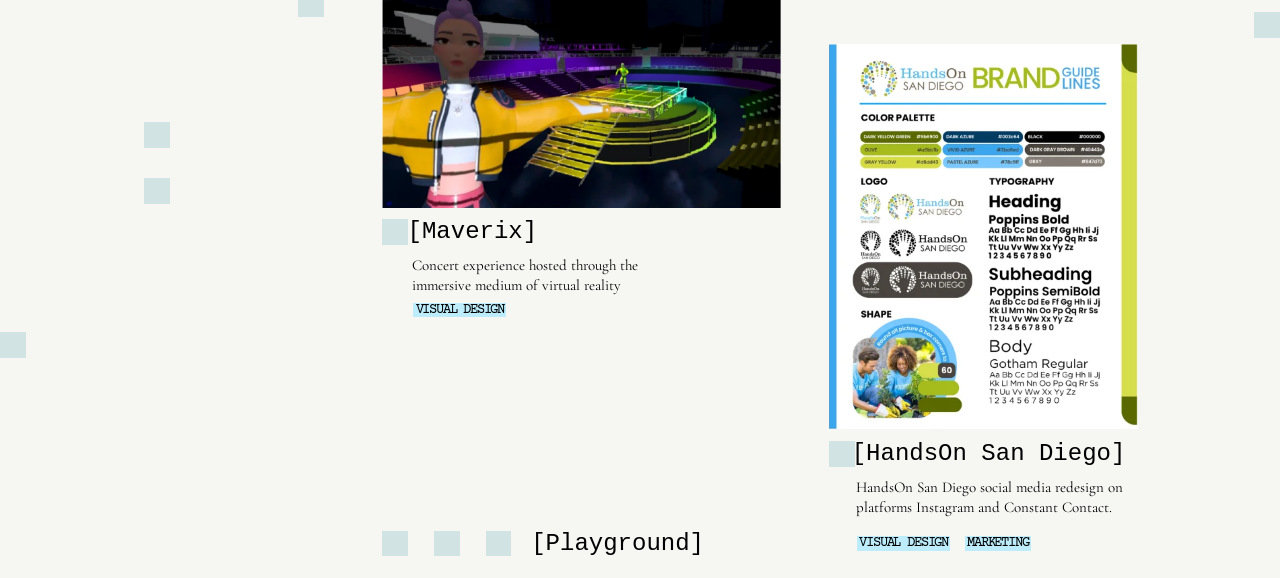
==== commit e1d29b9e: "Add files via upload" ====
--- a/index.html
+++ b/index.html
@@ -7,7 +7,7 @@
 <meta name="description" content="Cecilia Qian — product design &amp; product management portfolio.">
 <link rel="preconnect" href="https://fonts.googleapis.com">
 <link rel="preconnect" href="https://fonts.gstatic.com" crossorigin>
-<link href="https://fonts.googleapis.com/css2?family=Courier+Prime:ital,wght@0,400;0,700;1,400;1,700&family=Cormorant+Garamond:wght@400;500&display=swap" rel="stylesheet">
+<link href="https://fonts.googleapis.com/css2?family=Courier+Prime:ital,wght@0,400;0,700;1,400;1,700&family=Cormorant+Garamond:wght@400;500&family=Playfair+Display:wght@400;500&display=swap" rel="stylesheet">
 <link rel="stylesheet" href="css/style.css">
 </head>
 <body>
@@ -37,7 +37,6 @@
   <span class="sq sq-e" aria-hidden="true"></span>
   <span class="sq sq-f" aria-hidden="true"></span>
   <span class="sq sq-g" aria-hidden="true"></span>
-  <span class="sq sq-h" aria-hidden="true"></span>
   <span class="sq sq-i" aria-hidden="true"></span>
   <span class="sq sq-j" aria-hidden="true"></span>
   <span class="sq sq-k" aria-hidden="true"></span>
@@ -47,21 +46,25 @@
 
   <!-- intro paragraph -->
   <p class="intro">
-    cecilia aspires to enter<br>
-    the product field through product<br>
-    management or design<br>
-    &mdash; communicating, connecting,<br>
+    cecilia aspires to enter the product field<br>
+    through product management and design &mdash;<br>
+    communicating, connecting,<br>
     and delivering a shared experience
   </p>
 
+  <p class="hero-caption">@YOSEMITE CURRY VILLAGE</p>
+
   <!-- image placeholder block -->
   <div class="hero-image">
-    <img class="hero-doodle hero-doodle-dog" src="assets/doodle-dog.png" alt="" draggable="false">
+    <img class="hero-bg" src="assets/hero-bg.png" alt="" draggable="false">
+    <img class="hero-art" src="assets/hero-art.png" alt="Illustration of people biking and walking on a forest path" draggable="false">
+    <span class="frame" aria-hidden="true"></span>
+    <span class="mk mk-tl" aria-hidden="true"></span>
+    <span class="mk mk-tr" aria-hidden="true"></span>
+    <span class="mk mk-bl" aria-hidden="true"></span>
+    <span class="mk mk-br" aria-hidden="true"></span>
     <canvas class="hero-canvas" aria-hidden="true"></canvas>
-    <button class="hero-clear" type="button" aria-label="Clear doodle">&#8635;</button>
   </div>
-
-  <span class="click-here">[doodle over the box]</span>
 
   <!-- big bracketed name -->
   <h1 class="hero-name">
@@ -250,8 +253,8 @@
   var root = document.documentElement;
   var hero = document.querySelector('.hero');
   var work = document.querySelector('.work');
-  var label = document.querySelector('.click-here');
-  if (!hero || !work || !label) return;
+  var box = document.querySelector('.hero-image');
+  if (!hero || !work || !box) return;
 
   var mobile = window.matchMedia('(max-width: 760px)');
   var startY = 0;
@@ -260,8 +263,8 @@
   function ease(t) { return t * t * (3 - 2 * t); }
 
   function measure() {
-    // start a little early: when the label reaches the header row
-    startY = label.getBoundingClientRect().bottom + window.scrollY - Math.min(window.innerWidth, 2000) * 0.15;
+    // start a little early, while the bottom of the teal box is still well on screen
+    startY = box.getBoundingClientRect().bottom + window.scrollY - Math.min(window.innerWidth, 2000) * 0.124;
   }
 
   function update() {
@@ -340,7 +343,7 @@
 
   function draw() {
     ctx.clearRect(0, 0, W, H);
-    ctx.fillStyle = '#D1E3E3';
+    ctx.fillStyle = '#C7E5E3';
     drops.forEach(function (d) {
       for (var k = 0; k < d.len; k++) {
         var row = Math.floor(d.y) + k;
